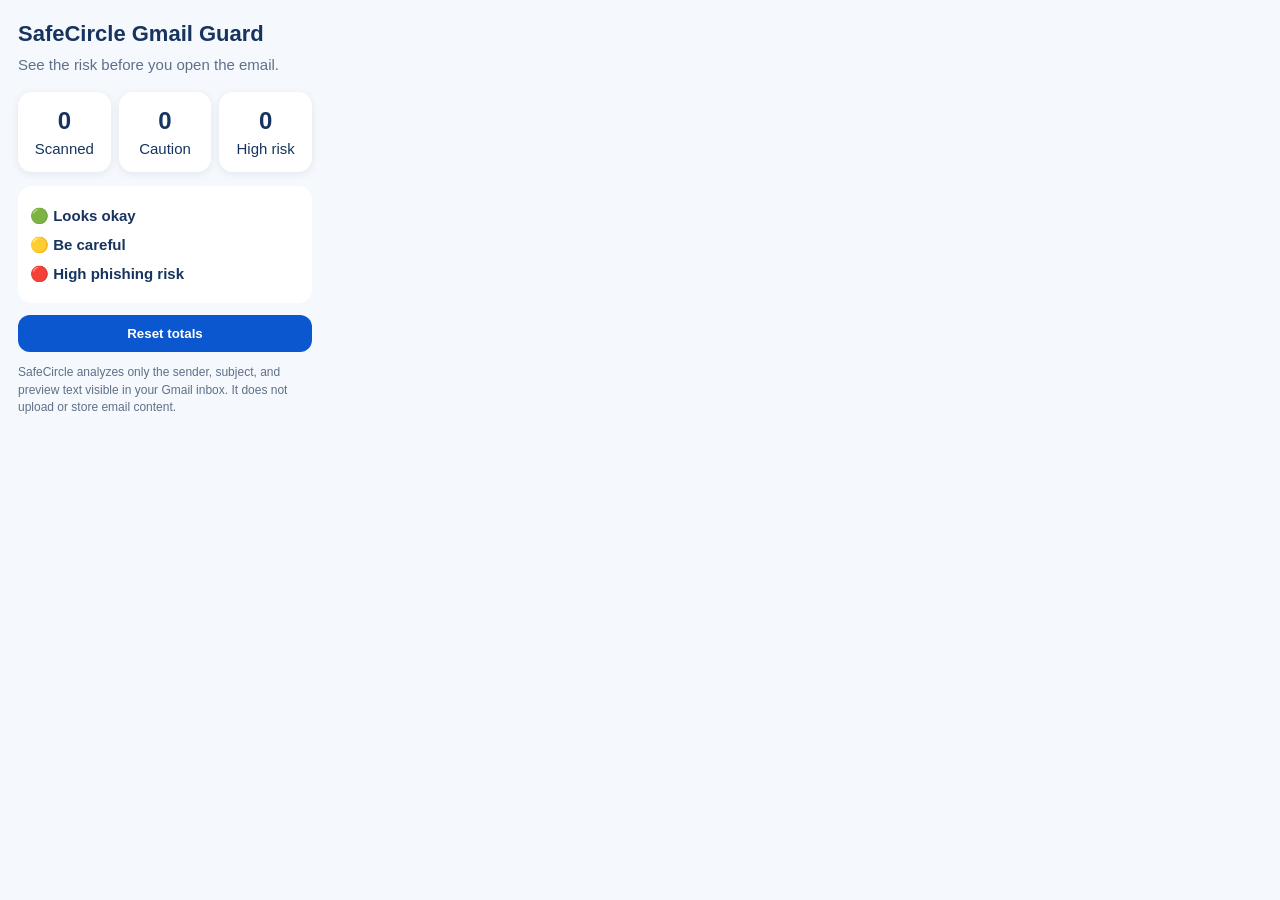
==== gmail-extension/popup.html @ f07c85b7 "Add SafeCircle extension popup" ====
<!doctype html>
<html lang="en">
<head>
  <meta charset="utf-8" />
  <meta name="viewport" content="width=device-width, initial-scale=1" />
  <title>SafeCircle Gmail Guard</title>
  <style>
    body{margin:0;width:330px;font:15px/1.45 Arial,sans-serif;background:#f5f8fc;color:#17345f}main{padding:18px}h1{margin:0 0 4px;font-size:22px}.tagline{margin:0 0 16px;color:#607089}.stats{display:grid;grid-template-columns:repeat(3,1fr);gap:8px}.stat{background:#fff;border-radius:14px;padding:12px;text-align:center;box-shadow:0 2px 8px rgba(23,52,95,.08)}.stat strong{display:block;font-size:24px}.legend{margin-top:14px;background:#fff;border-radius:14px;padding:12px}.legend p{margin:7px 0}.note{font-size:12px;color:#607089;margin-top:12px}button{width:100%;margin-top:12px;border:0;border-radius:12px;padding:11px;background:#0b57d0;color:#fff;font-weight:800;cursor:pointer}
  </style>
</head>
<body>
  <main>
    <h1>SafeCircle Gmail Guard</h1>
    <p class="tagline">See the risk before you open the email.</p>
    <section class="stats" aria-label="Scan totals">
      <div class="stat"><strong id="scanned">0</strong><span>Scanned</span></div>
      <div class="stat"><strong id="yellow">0</strong><span>Caution</span></div>
      <div class="stat"><strong id="red">0</strong><span>High risk</span></div>
    </section>
    <section class="legend">
      <p>🟢 <strong>Looks okay</strong></p>
      <p>🟡 <strong>Be careful</strong></p>
      <p>🔴 <strong>High phishing risk</strong></p>
    </section>
    <button id="reset">Reset totals</button>
    <p class="note">SafeCircle analyzes only the sender, subject, and preview text visible in your Gmail inbox. It does not upload or store email content.</p>
  </main>
  <script src="popup.js"></script>
</body>
</html>
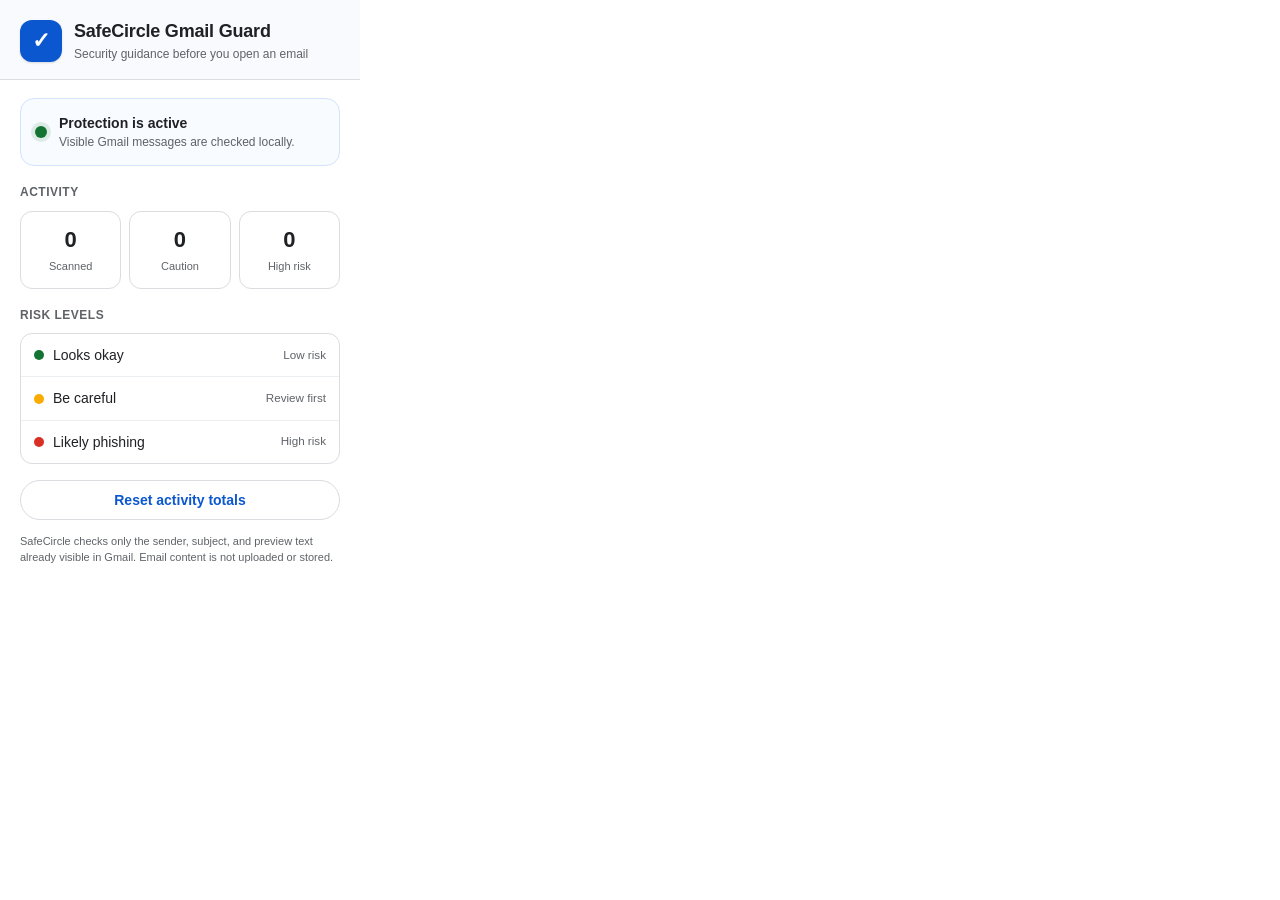
==== commit 93578eaa: "Redesign extension popup as a polished security product" ====
--- a/gmail-extension/popup.html
+++ b/gmail-extension/popup.html
@@ -5,26 +5,61 @@
   <meta name="viewport" content="width=device-width, initial-scale=1" />
   <title>SafeCircle Gmail Guard</title>
   <style>
-    body{margin:0;width:330px;font:15px/1.45 Arial,sans-serif;background:#f5f8fc;color:#17345f}main{padding:18px}h1{margin:0 0 4px;font-size:22px}.tagline{margin:0 0 16px;color:#607089}.stats{display:grid;grid-template-columns:repeat(3,1fr);gap:8px}.stat{background:#fff;border-radius:14px;padding:12px;text-align:center;box-shadow:0 2px 8px rgba(23,52,95,.08)}.stat strong{display:block;font-size:24px}.legend{margin-top:14px;background:#fff;border-radius:14px;padding:12px}.legend p{margin:7px 0}.note{font-size:12px;color:#607089;margin-top:12px}button{width:100%;margin-top:12px;border:0;border-radius:12px;padding:11px;background:#0b57d0;color:#fff;font-weight:800;cursor:pointer}
+    :root{--blue:#0b57d0;--blue-dark:#0842a0;--text:#202124;--muted:#5f6368;--border:#dadce0;--surface:#fff;--subtle:#f8fafd;--safe:#137333;--warn:#b06000;--danger:#b3261e}
+    *{box-sizing:border-box}
+    body{margin:0;width:360px;background:var(--surface);color:var(--text);font:14px/1.45 "Segoe UI",Roboto,Arial,sans-serif}
+    header{display:flex;align-items:center;gap:12px;padding:18px 20px 16px;border-bottom:1px solid var(--border);background:var(--subtle)}
+    .shield{display:grid;place-items:center;width:42px;height:42px;border-radius:12px;background:var(--blue);color:#fff;font-size:22px;font-weight:700;box-shadow:0 1px 2px rgba(60,64,67,.18)}
+    .title-wrap h1{margin:0;font-size:18px;font-weight:600;letter-spacing:-.2px}.title-wrap p{margin:2px 0 0;color:var(--muted);font-size:12px}
+    main{padding:18px 20px 20px}
+    .status-card{display:flex;align-items:center;gap:12px;border:1px solid #d2e3fc;border-radius:14px;padding:14px;background:#f8fbff}
+    .status-dot{width:12px;height:12px;border-radius:50%;background:var(--safe);box-shadow:0 0 0 4px rgba(19,115,51,.12)}
+    .status-card strong{display:block;font-size:14px}.status-card span{display:block;color:var(--muted);font-size:12px}
+    .section-title{margin:18px 0 9px;font-size:12px;font-weight:600;letter-spacing:.5px;text-transform:uppercase;color:var(--muted)}
+    .stats{display:grid;grid-template-columns:repeat(3,1fr);gap:8px}
+    .stat{border:1px solid var(--border);border-radius:12px;padding:12px 8px;text-align:center;background:#fff}
+    .stat strong{display:block;font-size:22px;font-weight:600}.stat span{font-size:11px;color:var(--muted)}
+    .legend{overflow:hidden;border:1px solid var(--border);border-radius:12px;background:#fff}
+    .legend-row{display:flex;align-items:center;justify-content:space-between;padding:11px 13px;border-bottom:1px solid #eceff1}.legend-row:last-child{border-bottom:0}
+    .legend-label{display:flex;align-items:center;gap:9px;font-weight:500}.dot{width:10px;height:10px;border-radius:50%}.green{background:var(--safe)}.yellow{background:#f9ab00}.red{background:#d93025}.legend small{color:var(--muted)}
+    button{width:100%;min-height:40px;margin-top:16px;border:1px solid var(--border);border-radius:20px;padding:9px 16px;background:#fff;color:var(--blue);font:600 14px/1 "Segoe UI",Roboto,Arial,sans-serif;cursor:pointer;transition:background .15s,border-color .15s}
+    button:hover{background:#f3f7fd;border-color:#c4d4ef}button:focus-visible{outline:3px solid rgba(11,87,208,.2);outline-offset:2px}
+    .note{margin:14px 0 0;color:var(--muted);font-size:11px;line-height:1.45}
   </style>
 </head>
 <body>
+  <header>
+    <div class="shield" aria-hidden="true">✓</div>
+    <div class="title-wrap">
+      <h1>SafeCircle Gmail Guard</h1>
+      <p>Security guidance before you open an email</p>
+    </div>
+  </header>
+
   <main>
-    <h1>SafeCircle Gmail Guard</h1>
-    <p class="tagline">See the risk before you open the email.</p>
+    <section class="status-card" aria-label="Protection status">
+      <span class="status-dot" aria-hidden="true"></span>
+      <div><strong>Protection is active</strong><span>Visible Gmail messages are checked locally.</span></div>
+    </section>
+
+    <h2 class="section-title">Activity</h2>
     <section class="stats" aria-label="Scan totals">
       <div class="stat"><strong id="scanned">0</strong><span>Scanned</span></div>
       <div class="stat"><strong id="yellow">0</strong><span>Caution</span></div>
       <div class="stat"><strong id="red">0</strong><span>High risk</span></div>
     </section>
-    <section class="legend">
-      <p>🟢 <strong>Looks okay</strong></p>
-      <p>🟡 <strong>Be careful</strong></p>
-      <p>🔴 <strong>High phishing risk</strong></p>
+
+    <h2 class="section-title">Risk levels</h2>
+    <section class="legend" aria-label="Risk level explanation">
+      <div class="legend-row"><span class="legend-label"><span class="dot green"></span>Looks okay</span><small>Low risk</small></div>
+      <div class="legend-row"><span class="legend-label"><span class="dot yellow"></span>Be careful</span><small>Review first</small></div>
+      <div class="legend-row"><span class="legend-label"><span class="dot red"></span>Likely phishing</span><small>High risk</small></div>
     </section>
-    <button id="reset">Reset totals</button>
-    <p class="note">SafeCircle analyzes only the sender, subject, and preview text visible in your Gmail inbox. It does not upload or store email content.</p>
+
+    <button id="reset">Reset activity totals</button>
+    <p class="note">SafeCircle checks only the sender, subject, and preview text already visible in Gmail. Email content is not uploaded or stored.</p>
   </main>
+
   <script src="popup.js"></script>
 </body>
 </html>
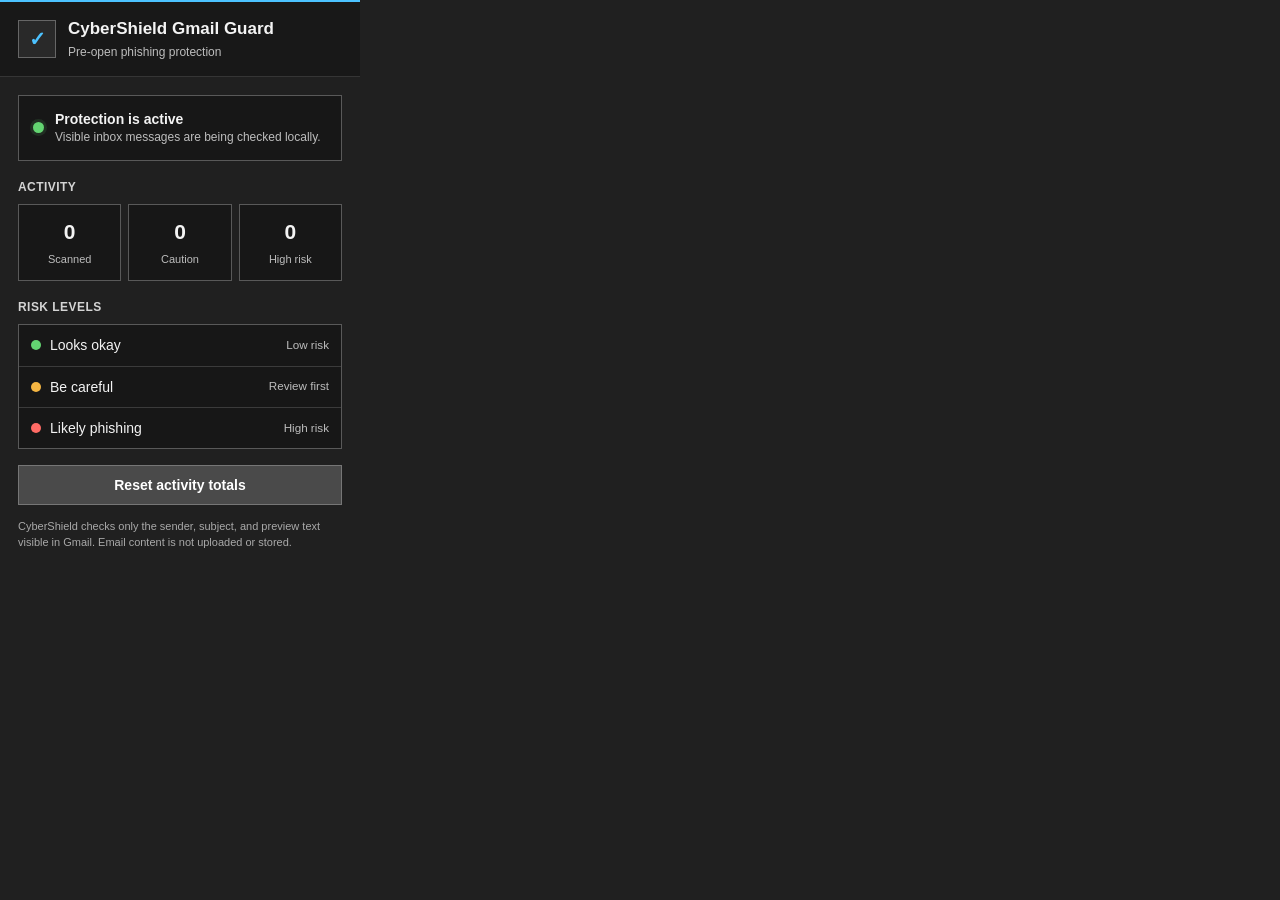
==== commit 2d8d7498: "Apply CyberShield branding and enterprise popup design" ====
--- a/gmail-extension/popup.html
+++ b/gmail-extension/popup.html
@@ -3,43 +3,43 @@
 <head>
   <meta charset="utf-8" />
   <meta name="viewport" content="width=device-width, initial-scale=1" />
-  <title>SafeCircle Gmail Guard</title>
+  <title>CyberShield Gmail Guard</title>
   <style>
-    :root{--blue:#0b57d0;--blue-dark:#0842a0;--text:#202124;--muted:#5f6368;--border:#dadce0;--surface:#fff;--subtle:#f8fafd;--safe:#137333;--warn:#b06000;--danger:#b3261e}
+    :root{--bg:#202020;--panel:#181818;--field:#111;--border:#595959;--text:#f3f3f3;--muted:#bdbdbd;--accent:#4cc2ff;--safe:#63d471;--warn:#f5b642;--danger:#ff6b65;--button:#4a4a4a;--button-hover:#5a5a5a}
     *{box-sizing:border-box}
-    body{margin:0;width:360px;background:var(--surface);color:var(--text);font:14px/1.45 "Segoe UI",Roboto,Arial,sans-serif}
-    header{display:flex;align-items:center;gap:12px;padding:18px 20px 16px;border-bottom:1px solid var(--border);background:var(--subtle)}
-    .shield{display:grid;place-items:center;width:42px;height:42px;border-radius:12px;background:var(--blue);color:#fff;font-size:22px;font-weight:700;box-shadow:0 1px 2px rgba(60,64,67,.18)}
-    .title-wrap h1{margin:0;font-size:18px;font-weight:600;letter-spacing:-.2px}.title-wrap p{margin:2px 0 0;color:var(--muted);font-size:12px}
-    main{padding:18px 20px 20px}
-    .status-card{display:flex;align-items:center;gap:12px;border:1px solid #d2e3fc;border-radius:14px;padding:14px;background:#f8fbff}
-    .status-dot{width:12px;height:12px;border-radius:50%;background:var(--safe);box-shadow:0 0 0 4px rgba(19,115,51,.12)}
-    .status-card strong{display:block;font-size:14px}.status-card span{display:block;color:var(--muted);font-size:12px}
-    .section-title{margin:18px 0 9px;font-size:12px;font-weight:600;letter-spacing:.5px;text-transform:uppercase;color:var(--muted)}
-    .stats{display:grid;grid-template-columns:repeat(3,1fr);gap:8px}
-    .stat{border:1px solid var(--border);border-radius:12px;padding:12px 8px;text-align:center;background:#fff}
-    .stat strong{display:block;font-size:22px;font-weight:600}.stat span{font-size:11px;color:var(--muted)}
-    .legend{overflow:hidden;border:1px solid var(--border);border-radius:12px;background:#fff}
-    .legend-row{display:flex;align-items:center;justify-content:space-between;padding:11px 13px;border-bottom:1px solid #eceff1}.legend-row:last-child{border-bottom:0}
-    .legend-label{display:flex;align-items:center;gap:9px;font-weight:500}.dot{width:10px;height:10px;border-radius:50%}.green{background:var(--safe)}.yellow{background:#f9ab00}.red{background:#d93025}.legend small{color:var(--muted)}
-    button{width:100%;min-height:40px;margin-top:16px;border:1px solid var(--border);border-radius:20px;padding:9px 16px;background:#fff;color:var(--blue);font:600 14px/1 "Segoe UI",Roboto,Arial,sans-serif;cursor:pointer;transition:background .15s,border-color .15s}
-    button:hover{background:#f3f7fd;border-color:#c4d4ef}button:focus-visible{outline:3px solid rgba(11,87,208,.2);outline-offset:2px}
-    .note{margin:14px 0 0;color:var(--muted);font-size:11px;line-height:1.45}
+    body{margin:0;width:360px;background:var(--bg);color:var(--text);font:14px/1.45 "Segoe UI",Arial,sans-serif}
+    header{display:flex;align-items:center;gap:12px;padding:15px 18px;border-top:2px solid var(--accent);border-bottom:1px solid #353535;background:var(--panel)}
+    .shield{display:grid;place-items:center;width:38px;height:38px;border:1px solid #666;background:#292929;color:var(--accent);font-size:20px;font-weight:700}
+    .title-wrap h1{margin:0;font-size:17px;font-weight:600}.title-wrap p{margin:2px 0 0;color:var(--muted);font-size:12px}
+    main{padding:18px}
+    .status-card{display:flex;align-items:center;gap:11px;border:1px solid var(--border);padding:13px 14px;background:#171717}
+    .status-dot{width:11px;height:11px;border-radius:50%;background:var(--safe);box-shadow:0 0 0 3px rgba(99,212,113,.12)}
+    .status-card strong{display:block;font-size:14px;font-weight:600}.status-card span{display:block;color:var(--muted);font-size:12px}
+    .section-title{margin:18px 0 8px;color:#d4d4d4;font-size:12px;font-weight:600;letter-spacing:.45px;text-transform:uppercase}
+    .stats{display:grid;grid-template-columns:repeat(3,1fr);gap:7px}
+    .stat{border:1px solid var(--border);padding:12px 7px;text-align:center;background:#171717}
+    .stat strong{display:block;font-size:21px;font-weight:600}.stat span{color:var(--muted);font-size:11px}
+    .legend{border:1px solid var(--border);background:#171717}
+    .legend-row{display:flex;align-items:center;justify-content:space-between;padding:10px 12px;border-bottom:1px solid #3b3b3b}.legend-row:last-child{border-bottom:0}
+    .legend-label{display:flex;align-items:center;gap:9px;font-weight:500}.dot{width:10px;height:10px;border-radius:50%}.green{background:var(--safe)}.yellow{background:var(--warn)}.red{background:var(--danger)}.legend small{color:var(--muted)}
+    button{width:100%;min-height:40px;margin-top:16px;border:1px solid #767676;border-radius:0;padding:9px 16px;background:var(--button);color:#fff;font:600 14px/1 "Segoe UI",Arial,sans-serif;cursor:pointer}
+    button:hover{background:var(--button-hover)}button:focus-visible{outline:1px solid var(--accent);outline-offset:-1px}
+    .note{margin:14px 0 0;color:#a9a9a9;font-size:11px;line-height:1.45}
   </style>
 </head>
 <body>
   <header>
     <div class="shield" aria-hidden="true">✓</div>
     <div class="title-wrap">
-      <h1>SafeCircle Gmail Guard</h1>
-      <p>Security guidance before you open an email</p>
+      <h1>CyberShield Gmail Guard</h1>
+      <p>Pre-open phishing protection</p>
     </div>
   </header>
 
   <main>
     <section class="status-card" aria-label="Protection status">
       <span class="status-dot" aria-hidden="true"></span>
-      <div><strong>Protection is active</strong><span>Visible Gmail messages are checked locally.</span></div>
+      <div><strong>Protection is active</strong><span>Visible inbox messages are being checked locally.</span></div>
     </section>
 
     <h2 class="section-title">Activity</h2>
@@ -57,7 +57,7 @@
     </section>
 
     <button id="reset">Reset activity totals</button>
-    <p class="note">SafeCircle checks only the sender, subject, and preview text already visible in Gmail. Email content is not uploaded or stored.</p>
+    <p class="note">CyberShield checks only the sender, subject, and preview text visible in Gmail. Email content is not uploaded or stored.</p>
   </main>
 
   <script src="popup.js"></script>
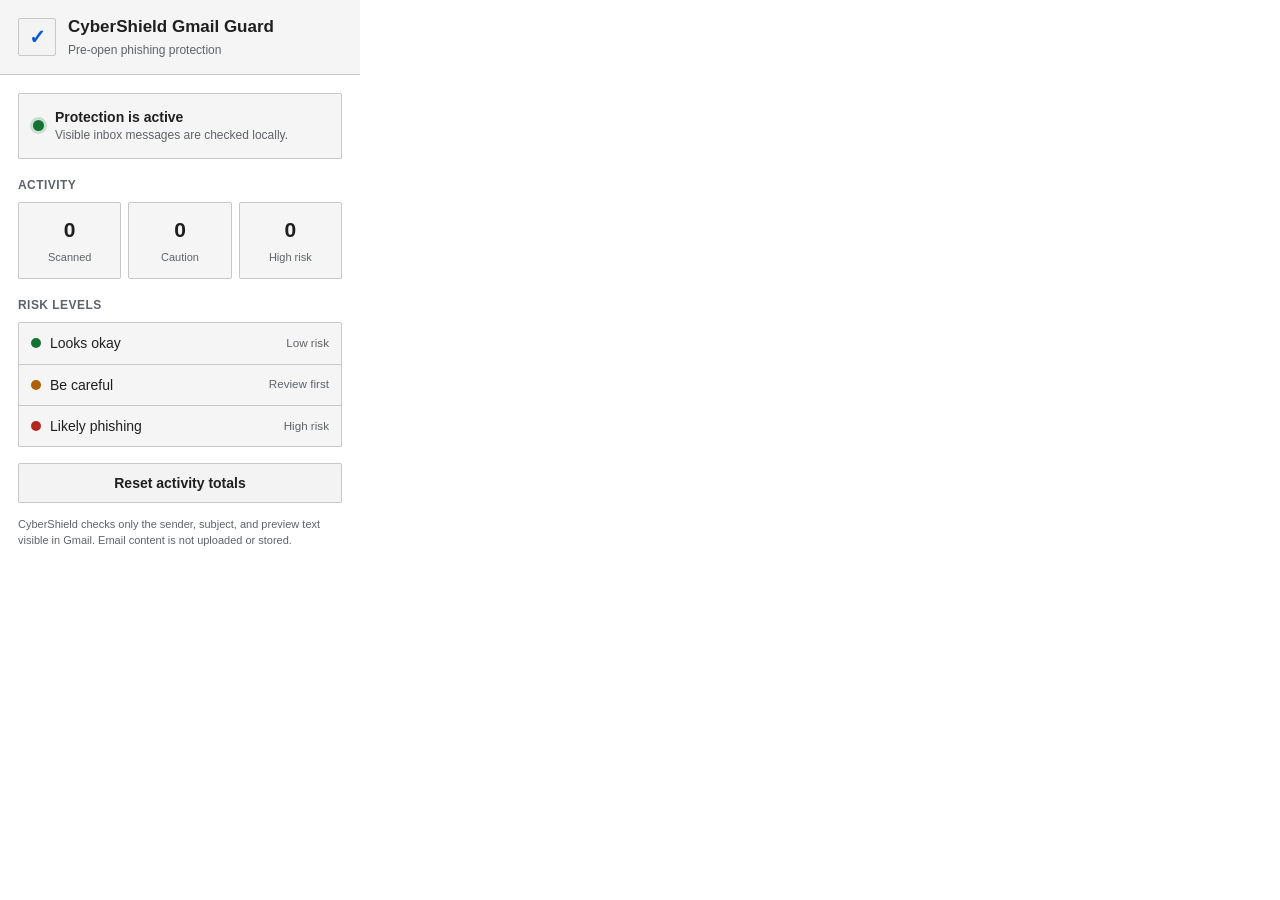
==== commit 27b4a52c: "Make extension popup follow system light and dark theme" ====
--- a/gmail-extension/popup.html
+++ b/gmail-extension/popup.html
@@ -5,26 +5,54 @@
   <meta name="viewport" content="width=device-width, initial-scale=1" />
   <title>CyberShield Gmail Guard</title>
   <style>
-    :root{--bg:#202020;--panel:#181818;--field:#111;--border:#595959;--text:#f3f3f3;--muted:#bdbdbd;--accent:#4cc2ff;--safe:#63d471;--warn:#f5b642;--danger:#ff6b65;--button:#4a4a4a;--button-hover:#5a5a5a}
+    :root{
+      color-scheme:light dark;
+      --bg:#ffffff;
+      --panel:#f5f5f5;
+      --border:#c8c8c8;
+      --text:#1f1f1f;
+      --muted:#5f6368;
+      --accent:#0b57d0;
+      --safe:#137333;
+      --warn:#b06000;
+      --danger:#b3261e;
+      --button:#f3f3f3;
+      --button-hover:#e8e8e8;
+    }
+    @media(prefers-color-scheme:dark){
+      :root{
+        --bg:#202124;
+        --panel:#292a2d;
+        --border:#5f6368;
+        --text:#f1f3f4;
+        --muted:#bdc1c6;
+        --accent:#8ab4f8;
+        --safe:#81c995;
+        --warn:#fdd663;
+        --danger:#f28b82;
+        --button:#303134;
+        --button-hover:#3c4043;
+      }
+    }
     *{box-sizing:border-box}
-    body{margin:0;width:360px;background:var(--bg);color:var(--text);font:14px/1.45 "Segoe UI",Arial,sans-serif}
-    header{display:flex;align-items:center;gap:12px;padding:15px 18px;border-top:2px solid var(--accent);border-bottom:1px solid #353535;background:var(--panel)}
-    .shield{display:grid;place-items:center;width:38px;height:38px;border:1px solid #666;background:#292929;color:var(--accent);font-size:20px;font-weight:700}
+    body{margin:0;width:360px;background:var(--bg);color:var(--text);font:14px/1.45 "Segoe UI",Roboto,Arial,sans-serif}
+    header{display:flex;align-items:center;gap:12px;padding:15px 18px;border-bottom:1px solid var(--border);background:var(--panel)}
+    .shield{display:grid;place-items:center;width:38px;height:38px;border:1px solid var(--border);border-radius:2px;background:var(--button);color:var(--accent);font-size:20px;font-weight:700}
     .title-wrap h1{margin:0;font-size:17px;font-weight:600}.title-wrap p{margin:2px 0 0;color:var(--muted);font-size:12px}
     main{padding:18px}
-    .status-card{display:flex;align-items:center;gap:11px;border:1px solid var(--border);padding:13px 14px;background:#171717}
-    .status-dot{width:11px;height:11px;border-radius:50%;background:var(--safe);box-shadow:0 0 0 3px rgba(99,212,113,.12)}
+    .status-card{display:flex;align-items:center;gap:11px;border:1px solid var(--border);border-radius:2px;padding:13px 14px;background:var(--panel)}
+    .status-dot{width:11px;height:11px;border-radius:50%;background:var(--safe);box-shadow:0 0 0 3px color-mix(in srgb,var(--safe) 18%,transparent)}
     .status-card strong{display:block;font-size:14px;font-weight:600}.status-card span{display:block;color:var(--muted);font-size:12px}
-    .section-title{margin:18px 0 8px;color:#d4d4d4;font-size:12px;font-weight:600;letter-spacing:.45px;text-transform:uppercase}
+    .section-title{margin:18px 0 8px;color:var(--muted);font-size:12px;font-weight:600;letter-spacing:.45px;text-transform:uppercase}
     .stats{display:grid;grid-template-columns:repeat(3,1fr);gap:7px}
-    .stat{border:1px solid var(--border);padding:12px 7px;text-align:center;background:#171717}
+    .stat{border:1px solid var(--border);border-radius:2px;padding:12px 7px;text-align:center;background:var(--panel)}
     .stat strong{display:block;font-size:21px;font-weight:600}.stat span{color:var(--muted);font-size:11px}
-    .legend{border:1px solid var(--border);background:#171717}
-    .legend-row{display:flex;align-items:center;justify-content:space-between;padding:10px 12px;border-bottom:1px solid #3b3b3b}.legend-row:last-child{border-bottom:0}
+    .legend{border:1px solid var(--border);border-radius:2px;background:var(--panel);overflow:hidden}
+    .legend-row{display:flex;align-items:center;justify-content:space-between;padding:10px 12px;border-bottom:1px solid var(--border)}.legend-row:last-child{border-bottom:0}
     .legend-label{display:flex;align-items:center;gap:9px;font-weight:500}.dot{width:10px;height:10px;border-radius:50%}.green{background:var(--safe)}.yellow{background:var(--warn)}.red{background:var(--danger)}.legend small{color:var(--muted)}
-    button{width:100%;min-height:40px;margin-top:16px;border:1px solid #767676;border-radius:0;padding:9px 16px;background:var(--button);color:#fff;font:600 14px/1 "Segoe UI",Arial,sans-serif;cursor:pointer}
-    button:hover{background:var(--button-hover)}button:focus-visible{outline:1px solid var(--accent);outline-offset:-1px}
-    .note{margin:14px 0 0;color:#a9a9a9;font-size:11px;line-height:1.45}
+    button{width:100%;min-height:40px;margin-top:16px;border:1px solid var(--border);border-radius:2px;padding:9px 16px;background:var(--button);color:var(--text);font:600 14px/1 "Segoe UI",Roboto,Arial,sans-serif;cursor:pointer}
+    button:hover{background:var(--button-hover)}button:focus-visible{outline:2px solid color-mix(in srgb,var(--accent) 40%,transparent);outline-offset:1px}
+    .note{margin:14px 0 0;color:var(--muted);font-size:11px;line-height:1.45}
   </style>
 </head>
 <body>
@@ -39,7 +67,7 @@
   <main>
     <section class="status-card" aria-label="Protection status">
       <span class="status-dot" aria-hidden="true"></span>
-      <div><strong>Protection is active</strong><span>Visible inbox messages are being checked locally.</span></div>
+      <div><strong>Protection is active</strong><span>Visible inbox messages are checked locally.</span></div>
     </section>
 
     <h2 class="section-title">Activity</h2>
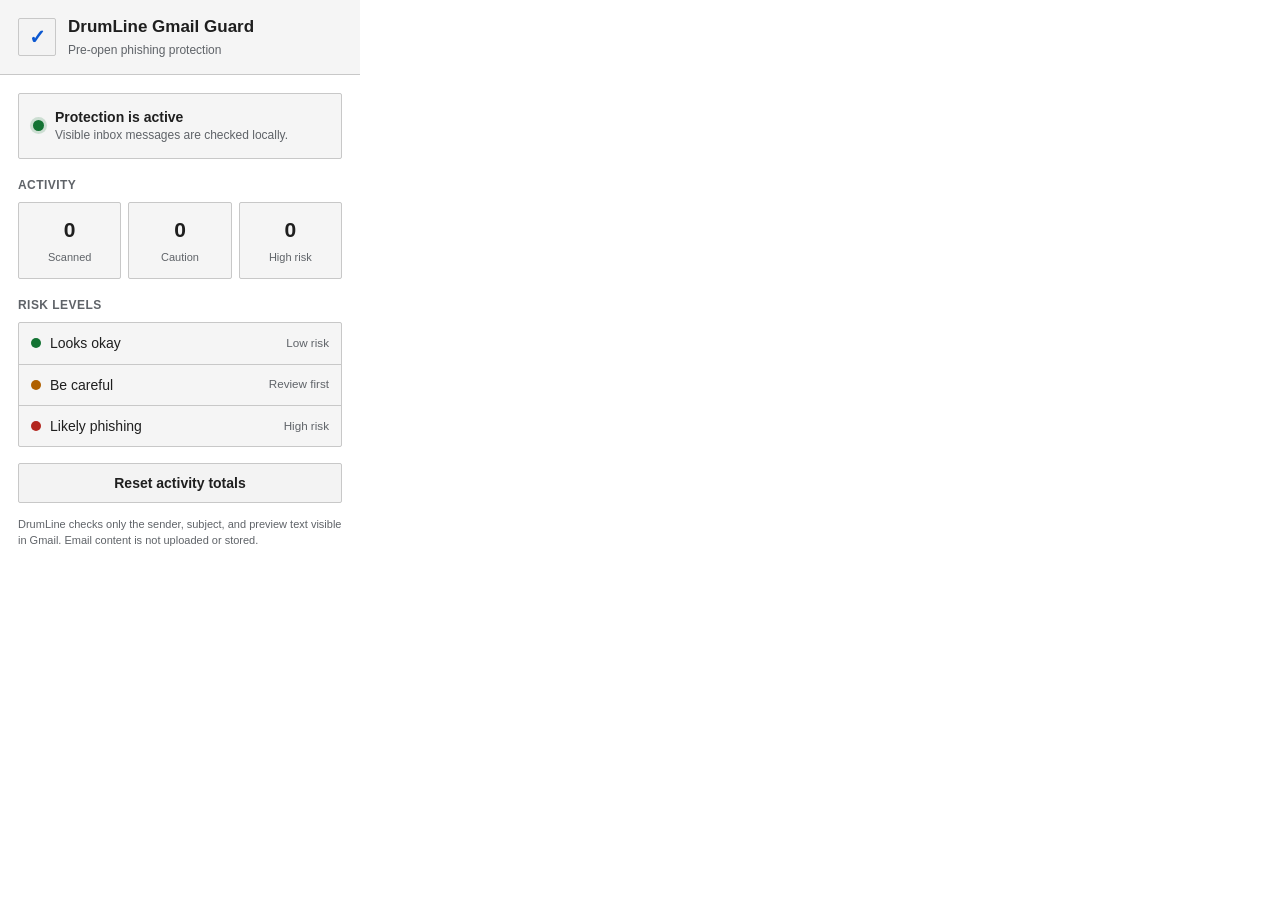
==== commit baadda61: "Rename extension popup branding to DrumLine" ====
--- a/gmail-extension/popup.html
+++ b/gmail-extension/popup.html
@@ -3,7 +3,7 @@
 <head>
   <meta charset="utf-8" />
   <meta name="viewport" content="width=device-width, initial-scale=1" />
-  <title>CyberShield Gmail Guard</title>
+  <title>DrumLine Gmail Guard</title>
   <style>
     :root{
       color-scheme:light dark;
@@ -59,7 +59,7 @@
   <header>
     <div class="shield" aria-hidden="true">✓</div>
     <div class="title-wrap">
-      <h1>CyberShield Gmail Guard</h1>
+      <h1>DrumLine Gmail Guard</h1>
       <p>Pre-open phishing protection</p>
     </div>
   </header>
@@ -85,7 +85,7 @@
     </section>
 
     <button id="reset">Reset activity totals</button>
-    <p class="note">CyberShield checks only the sender, subject, and preview text visible in Gmail. Email content is not uploaded or stored.</p>
+    <p class="note">DrumLine checks only the sender, subject, and preview text visible in Gmail. Email content is not uploaded or stored.</p>
   </main>
 
   <script src="popup.js"></script>
